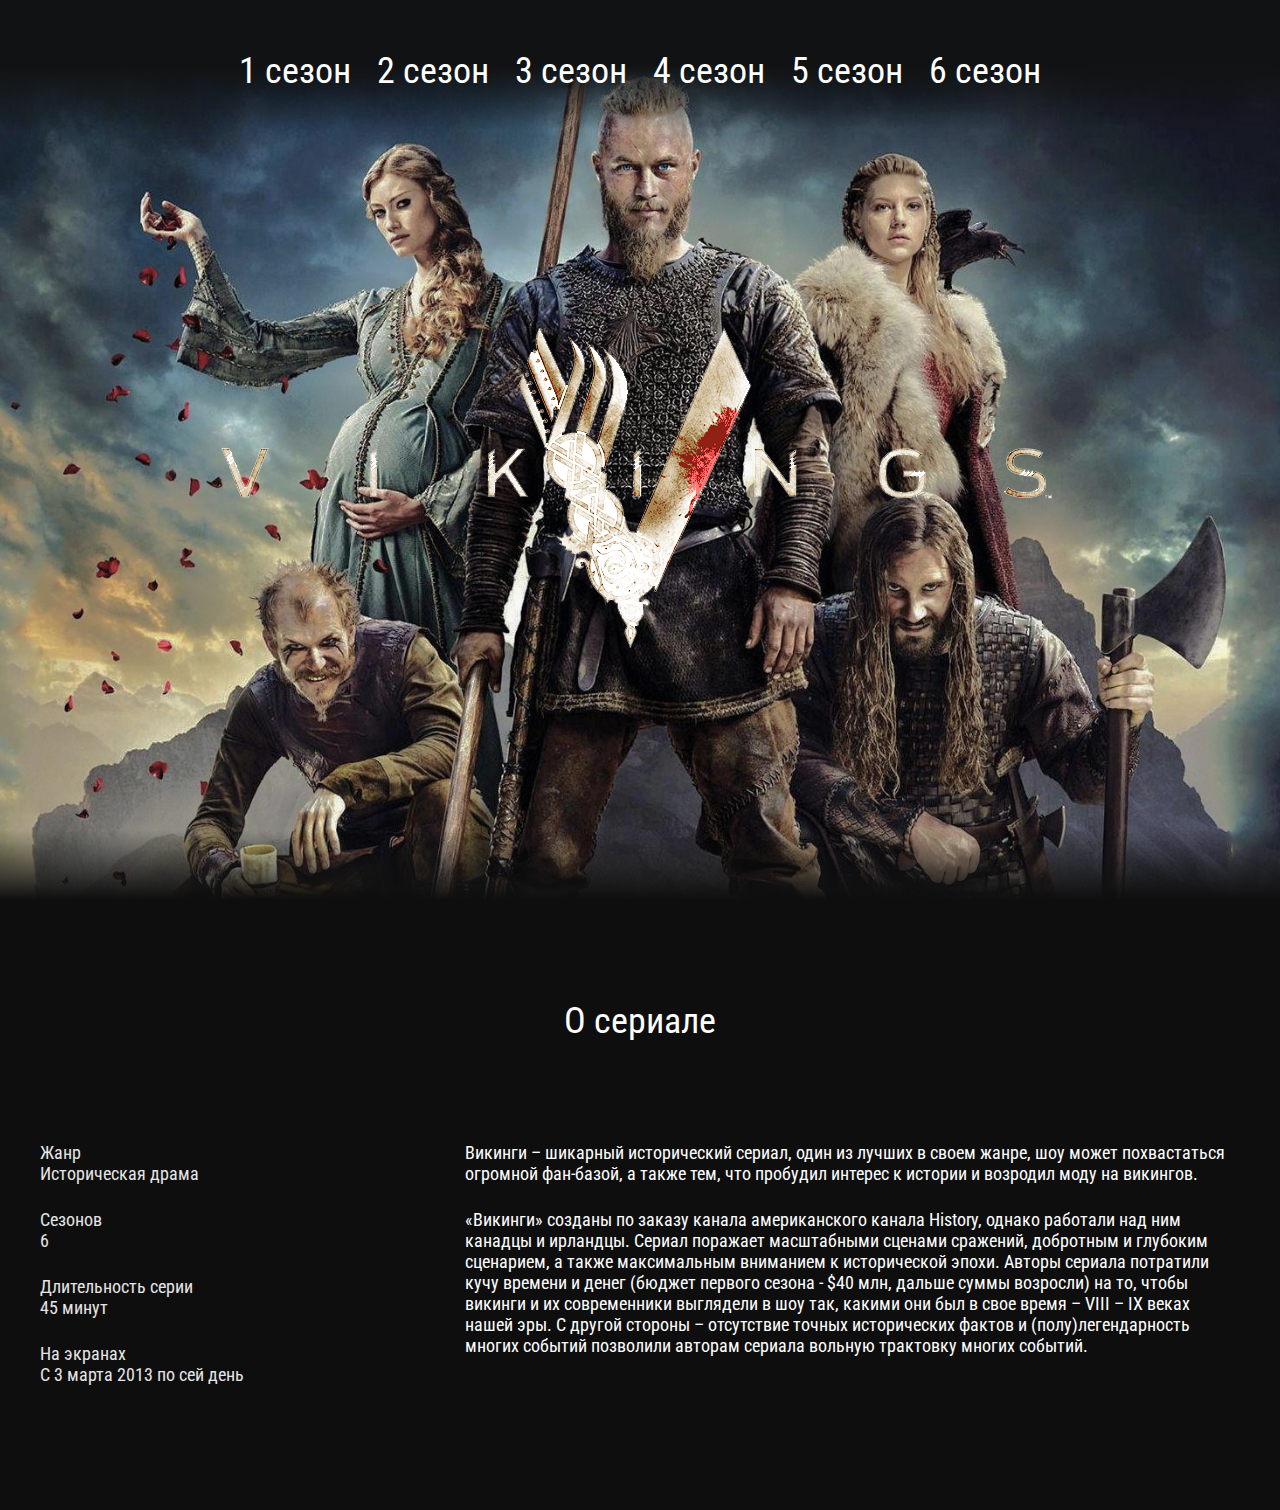
==== index.html @ 9ba97d9d "Added About block" ====
<!DOCTYPE html>
<html lang="en">
<head>
    <meta charset="UTF-8">
    <meta name="viewport" content="width=device-width, initial-scale=1.0">
    <meta http-equiv="X-UA-Compatible" content="ie=edge">
    <title>Vikings TV Portal</title>
    <link rel="preconnect" href="https://fonts.gstatic.com">
    <link href="https://fonts.googleapis.com/css2?family=Roboto+Condensed:ital,wght@0,400;0,700;1,300&display=swap" rel="stylesheet">
    <link rel="stylesheet" href="css/reset.css">
    <link rel="stylesheet" href="css/slick.css">
    <link rel="stylesheet" href="css/jquery.fancybox.css">
    <link rel="stylesheet" href="css/style.css">
</head>
<body>
    <header class="header">
        <nav class="menu">
            <ul class="menu__list">
                <li class="menu__list-item">
                    <a class="menu__list-link" href="#">1 сезон</a>
                </li>
                <li class="menu__list-item">
                    <a class="menu__list-link" href="#">2 сезон</a>
                </li>
                <li class="menu__list-item">
                    <a class="menu__list-link" href="#">3 сезон</a>
                </li>
                <li class="menu__list-item">
                    <a class="menu__list-link" href="#">4 сезон</a>
                </li>
                <li class="menu__list-item">
                    <a class="menu__list-link" href="#">5 сезон</a>
                </li>
                <li class="menu__list-item">
                    <a class="menu__list-link" href="#">6 сезон</a>
                </li>
            </ul>
        </nav>
        <div class="logo">
            <img class="logo__img" src="images/vikings-logo.png" alt="Логотип">
        </div>
    </header>
    <section class="about section-page">
        <div class="container">
            <h3 class="title">
                О сериале
            </h3>
            <div class="about__inner">
                <ul class="about__info">
                    <li class="about__info-item">
                        Жанр
                        <span>Историческая драма</span>
                    </li>
                    <li class="about__info-item">
                        Сезонов
                        <span>6</span> 
                    </li>
                    <li class="about__info-item">
                        Длительность серии
                        <span>45 минут</span> 
                    </li>
                    <li class="about__info-item">
                        На экранах
                        <span>С 3 марта 2013 по сей день</span>
                    </li>
                </ul>
                <div class="about__text">
                    <p>
                        Викинги – шикарный исторический сериал, один из лучших в своем жанре, шоу может похвастаться огромной фан-базой, а также тем, что пробудил интерес к истории и возродил моду на викингов.
                    </p>
                    <p>
                        «Викинги» созданы по заказу канала американского канала History, однако работали над ним канадцы и ирландцы. Сериал поражает масштабными сценами сражений, добротным и глубоким сценарием, а также максимальным вниманием к исторической эпохи. Авторы сериала потратили кучу времени и денег (бюджет первого сезона - $40 млн, дальше суммы возросли) на то, чтобы викинги и их современники выглядели в шоу так, какими они был в свое время – VIII – IX веках нашей эры. С другой стороны – отсутствие точных исторических фактов и (полу)легендарность многих событий позволили авторам сериала вольную трактовку многих событий.
                    </p>
                </div>
            </div>
        </div>
        
    </section>

    <script src="https://ajax.googleapis.com/ajax/libs/jquery/3.4.1/jquery.min.js"></script>
    <script src="js/slick.min.js"></script>
    <script src="js/jquery.fancybox.min.js"></script>
    <script src="js/main.js"></script>
</body>
</html>
---- css/style.css ----
* {
  -webkit-box-sizing: border-box;
          box-sizing: border-box;
}

body {
  background-color: #0e0e0e;
  color: #ffffff;
  font-weight: 400;
  font-family: "Roboto Condensed", sans-serif;
  font-size: 18px;
  line-height: 21px;
}

a {
  color: inherit;
  text-decoration: none;
}

ul {
  list-style: none;
}

.container {
  max-width: 1220px;
  padding: 0 10px;
  margin: 0 auto;
}

.section-page {
  padding: 100px 0;
}

.title {
  text-align: center;
  margin-bottom: 100px;
  font-size: 36px;
  line-height: 42px;
  font-weight: 400;
}

.header {
  background-image: url("../images/header-bg.jpg");
  height: 100vh;
  background-size: cover;
  background-repeat: no-repeat;
  background-position: center 50px;
  text-align: center;
  position: relative;
}

.header .menu .menu__list {
  display: -webkit-box;
  display: -ms-flexbox;
  display: flex;
  -webkit-box-pack: center;
      -ms-flex-pack: center;
          justify-content: center;
  padding: 50px 0 58px;
  background: -webkit-gradient(linear, left top, left bottom, from(#111213), color-stop(43.62%, #111213), color-stop(86.33%, rgba(32, 31, 33, 0)));
  background: linear-gradient(180deg, #111213 0%, #111213 43.62%, rgba(32, 31, 33, 0) 86.33%);
}

.header .menu .menu__list .menu__list-item {
  padding: 0 13px;
}

.header .menu .menu__list .menu__list-item .menu__list-link {
  font-size: 36px;
  line-height: 42px;
}

.header .menu .menu__list .menu__list-item .menu__list-link:hover {
  color: #85ccdc;
  text-decoration: underline;
}

.header .logo {
  padding-top: 178px;
}

.header::after {
  content: "";
  position: absolute;
  height: 70px;
  bottom: 0;
  left: 0;
  width: 100%;
  background: -webkit-gradient(linear, left top, left bottom, from(#0e0e0e), color-stop(16.53%, rgba(17, 17, 17, 0.850295)), to(rgba(32, 31, 33, 0)));
  background: linear-gradient(180deg, #0e0e0e 0%, rgba(17, 17, 17, 0.850295) 16.53%, rgba(32, 31, 33, 0) 100%);
  -webkit-transform: rotate(180deg);
          transform: rotate(180deg);
}

.about .about__inner {
  display: -webkit-box;
  display: -ms-flexbox;
  display: flex;
}

.about .about__inner .about__info {
  width: 375px;
  margin-right: 50px;
  -webkit-box-flex: 0;
      -ms-flex: none;
          flex: none;
}

.about .about__inner .about__info .about__info-item {
  margin-bottom: 25px;
  color: #e5e5e5;
}

.about .about__inner .about__info .about__info-item span {
  display: block;
}

.about .about__inner .about__text p {
  margin-bottom: 25px;
}
/*# sourceMappingURL=style.css.map */
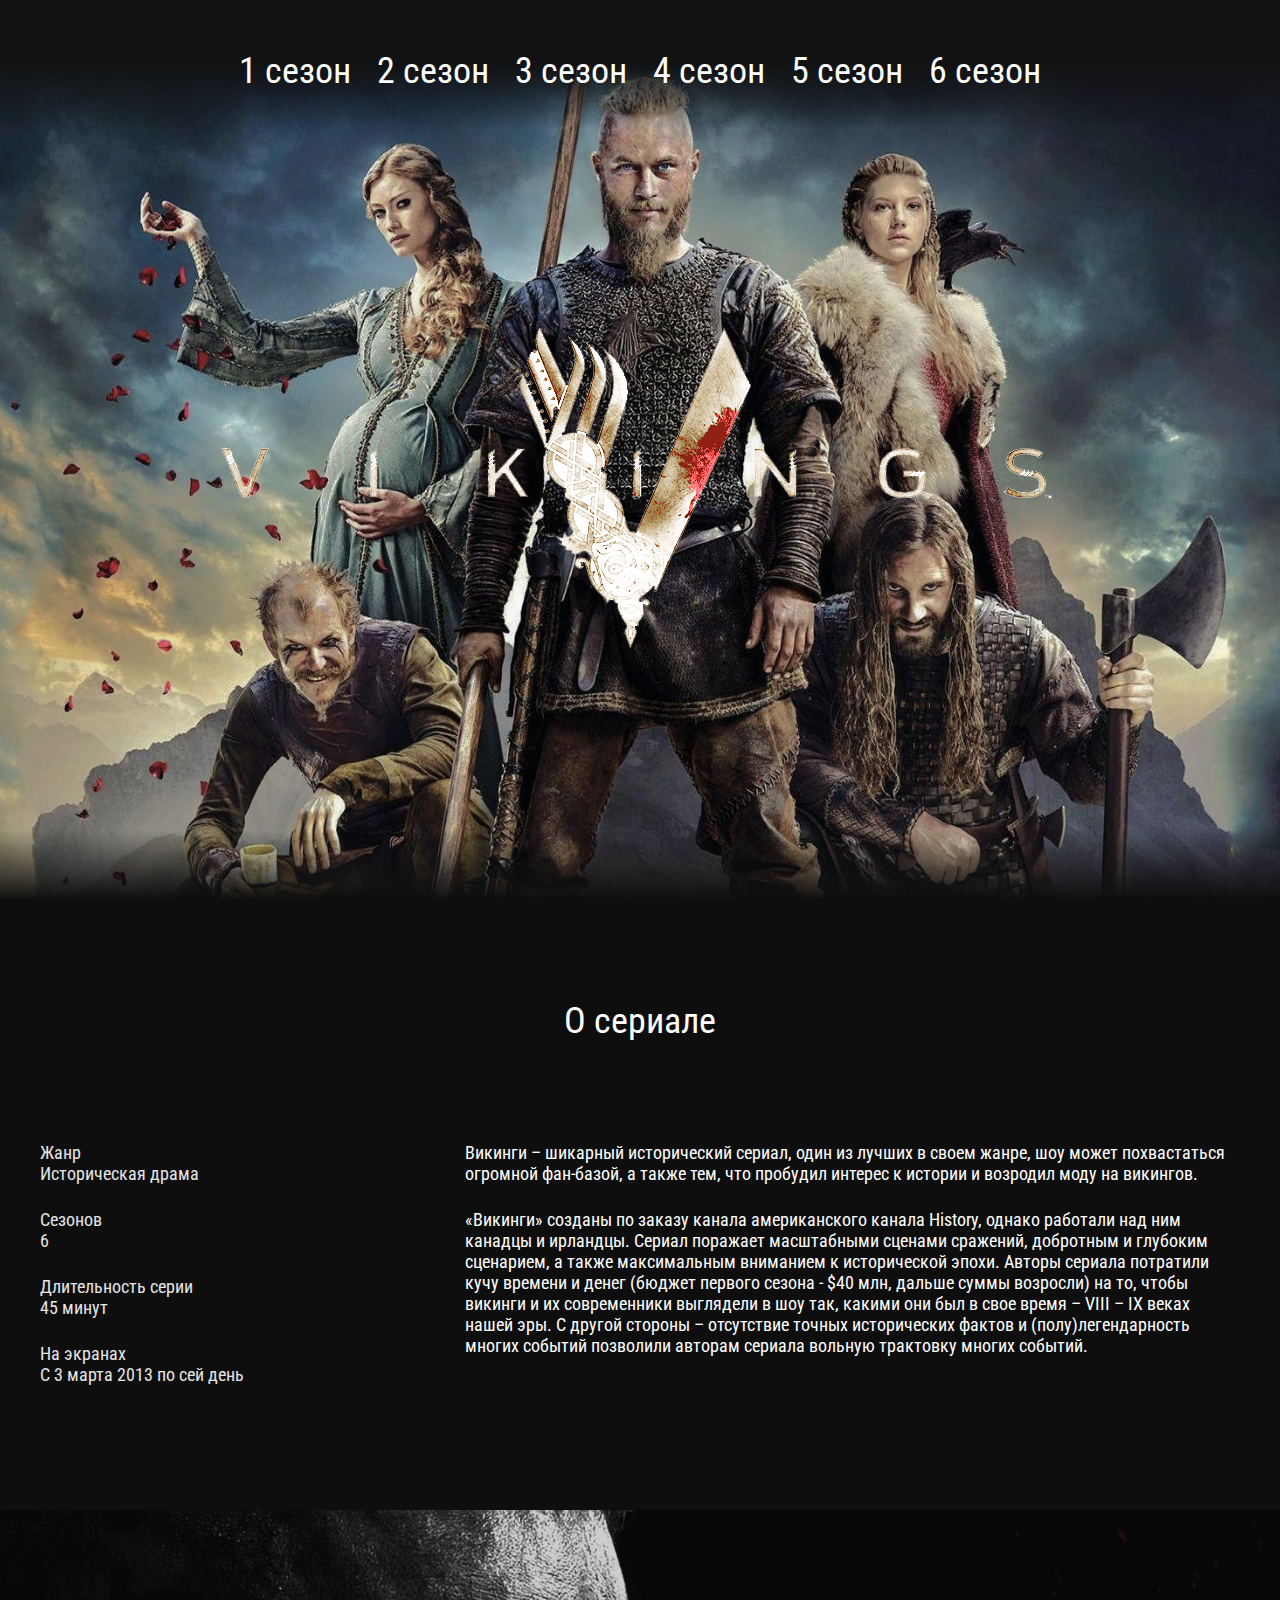
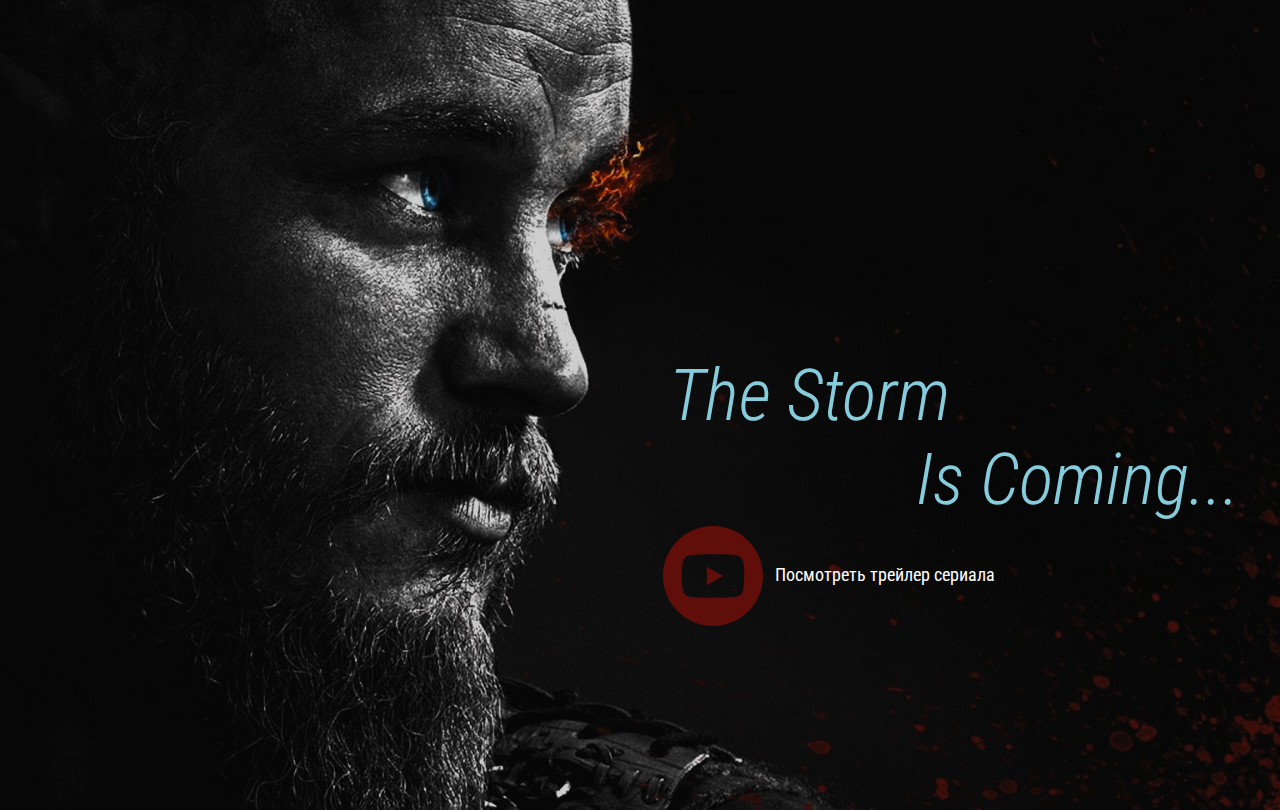
==== commit 6d17a32f: "Added Video Block" ====
--- a/index.html
+++ b/index.html
@@ -76,6 +76,15 @@
         </div>
         
     </section>
+    <section class="video">
+        <div class="container">
+            <h3 class="video__text">
+                <span>The Storm</span>
+                Is Coming...
+            </h3>
+            <a class="video__btn" href="#">Посмотреть трейлер сериала</a>
+        </div>
+    </section>
 
     <script src="https://ajax.googleapis.com/ajax/libs/jquery/3.4.1/jquery.min.js"></script>
     <script src="js/slick.min.js"></script>
--- a/css/style.css
+++ b/css/style.css
@@ -118,4 +118,44 @@
 .about .about__inner .about__text p {
   margin-bottom: 25px;
 }
+
+.video {
+  background-image: url("../images/video-bg.jpg");
+  height: 100vh;
+  background-size: cover;
+  background-position: center center;
+  background-repeat: no-repeat;
+  text-align: right;
+}
+
+.video .video__text {
+  font-style: italic;
+  font-weight: 300;
+  font-size: 72px;
+  line-height: 84px;
+  color: #85ccdc;
+  padding-top: 444px;
+  margin-bottom: 42px;
+}
+
+.video .video__text span {
+  display: block;
+  padding-right: 290px;
+}
+
+.video .video__btn {
+  padding-left: 112px;
+  position: relative;
+  margin-right: 245px;
+}
+
+.video .video__btn::before {
+  content: "";
+  position: absolute;
+  height: 100px;
+  width: 100px;
+  left: 0;
+  top: -38px;
+  background-image: url("../images/youtube-btn.svg");
+}
 /*# sourceMappingURL=style.css.map */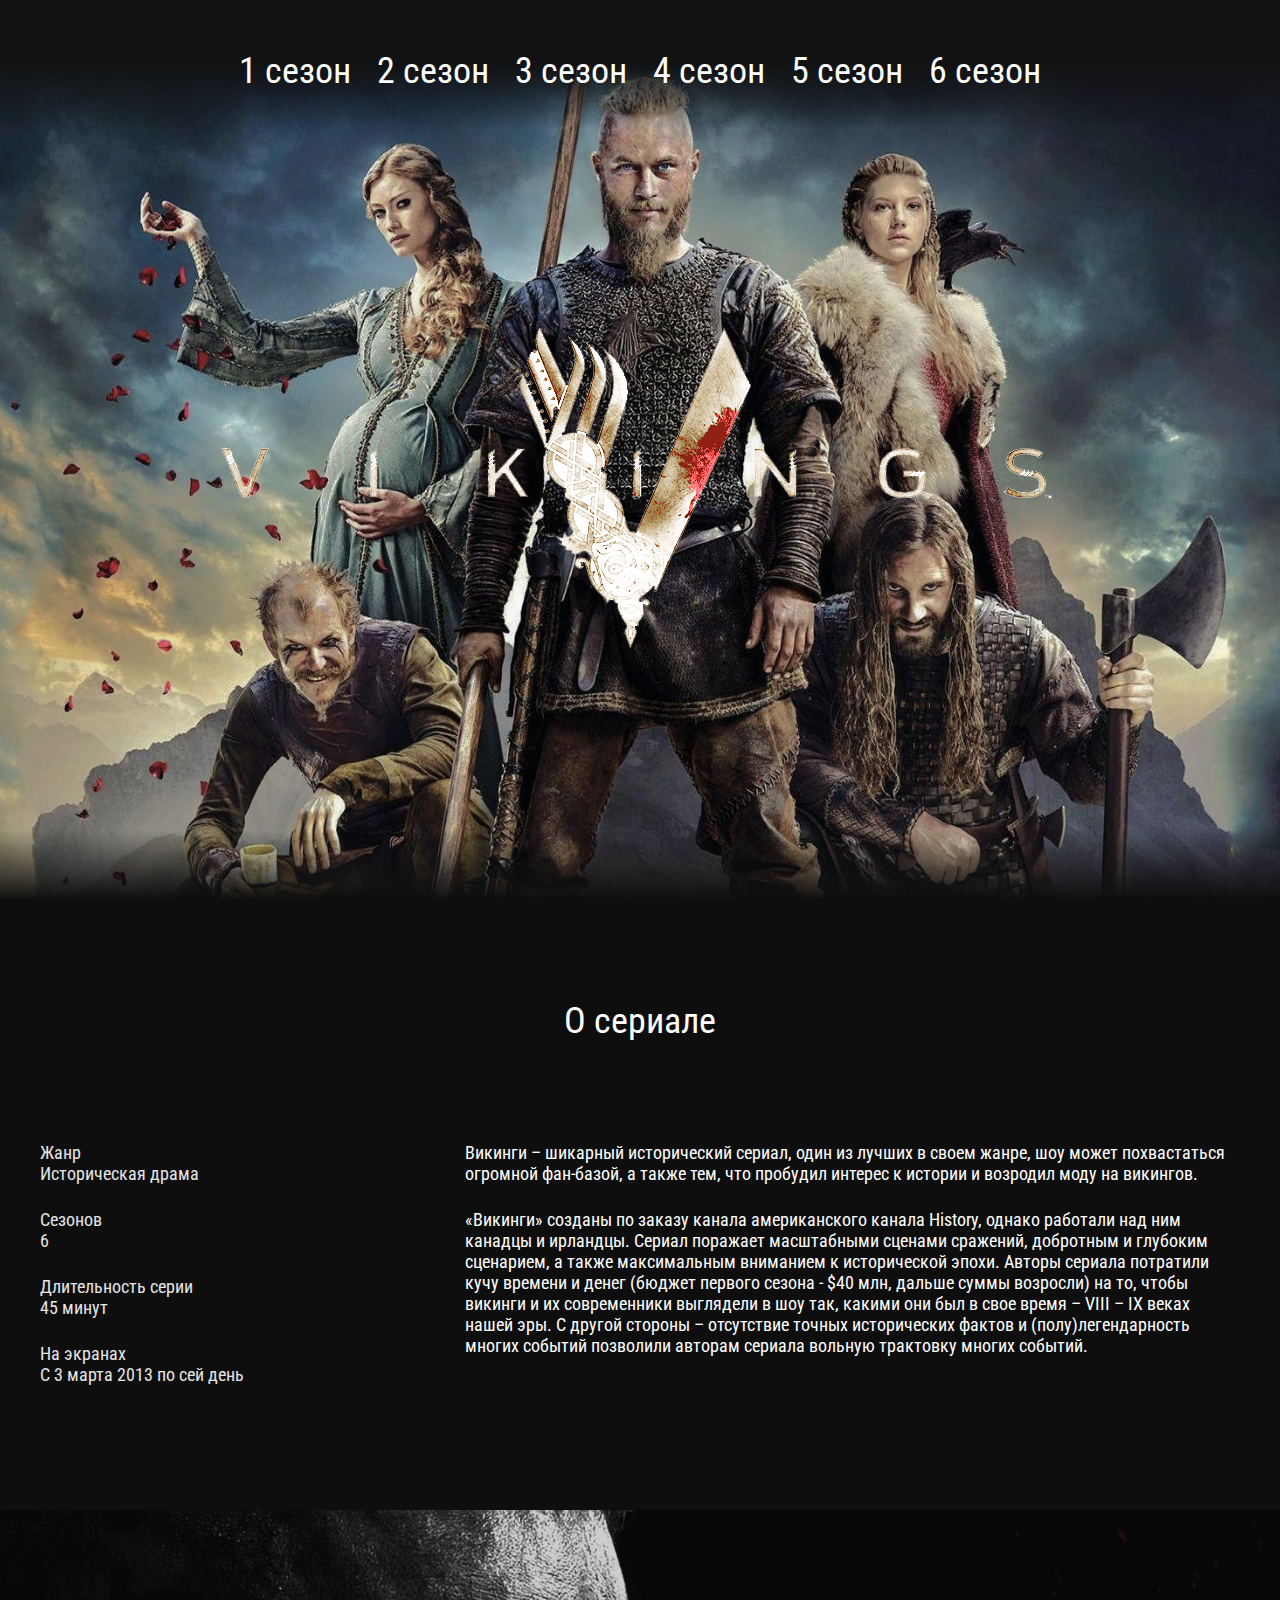
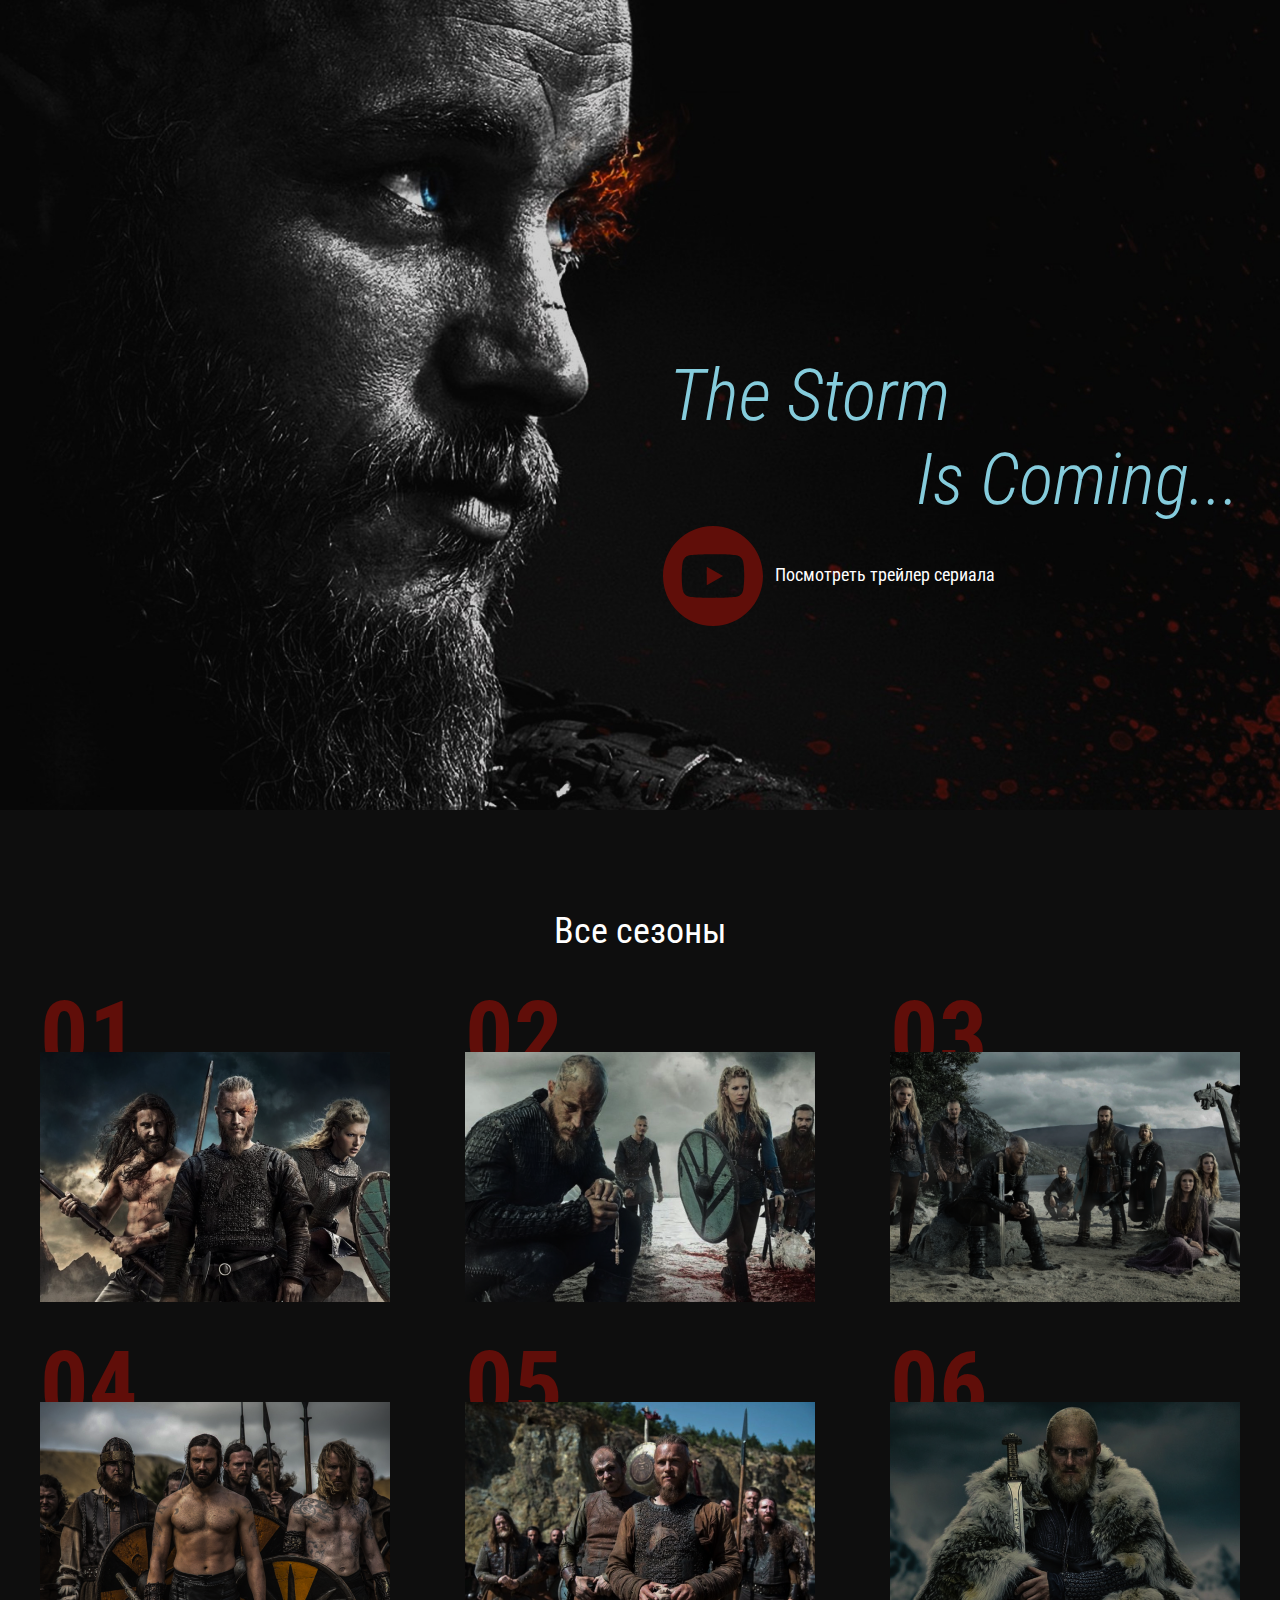
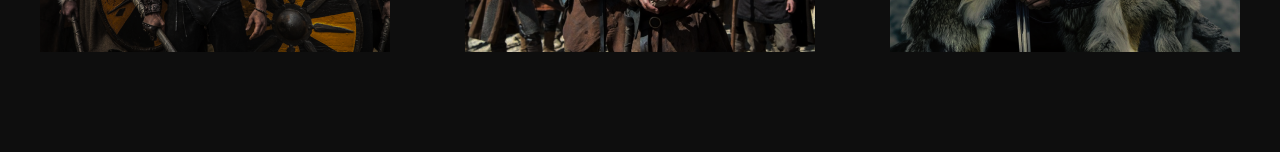
==== commit 0e9e80b5: "Added Seasons List Block" ====
--- a/index.html
+++ b/index.html
@@ -82,7 +82,32 @@
                 <span>The Storm</span>
                 Is Coming...
             </h3>
-            <a class="video__btn" href="#">Посмотреть трейлер сериала</a>
+            <a class="video__btn" data-fancybox href="https://www.youtube.com/watch?v=dKf-nmEzecA">Посмотреть трейлер сериала</a>
+        </div>
+    </section>
+    <section class="seasons section-page">
+        <div class="container">
+            <h3 class="title">Все сезоны</h3>
+            <ol class="seasons__inner">
+                <li class="seasons__item" style="background-image: url('images/seasons-image-1.png');">
+                    <a class="seasons__link" href="#">Смотреть</a>
+                </li>
+                <li class="seasons__item" style="background-image: url('images/seasons-image-2.png');">
+                    <a class="seasons__link" href="#">Смотреть</a>
+                </li>
+                <li class="seasons__item" style="background-image: url('images/seasons-image-3.png');">
+                    <a class="seasons__link" href="#">Смотреть</a>
+                </li>
+                <li class="seasons__item" style="background-image: url('images/seasons-image-4.png');">
+                    <a class="seasons__link" href="#">Смотреть</a>
+                </li>
+                <li class="seasons__item" style="background-image: url('images/seasons-image-5.png');">
+                    <a class="seasons__link" href="#">Смотреть</a>
+                </li>
+                <li class="seasons__item" style="background-image: url('images/seasons-image-6.png');">
+                    <a class="seasons__link" href="#">Смотреть</a>
+                </li>
+            </ol>
         </div>
     </section>
 
--- a/css/style.css
+++ b/css/style.css
@@ -158,4 +158,70 @@
   top: -38px;
   background-image: url("../images/youtube-btn.svg");
 }
+
+.seasons .seasons__inner {
+  display: -ms-grid;
+  display: grid;
+  -ms-grid-columns: 1fr 1fr 1fr;
+      grid-template-columns: 1fr 1fr 1fr;
+  grid-gap: 100px 75px;
+  counter-reset: counterSeasons;
+}
+
+.seasons .seasons__inner .seasons__item {
+  display: -webkit-box;
+  display: -ms-flexbox;
+  display: flex;
+  -webkit-box-pack: center;
+      -ms-flex-pack: center;
+          justify-content: center;
+  -webkit-box-align: center;
+      -ms-flex-align: center;
+          align-items: center;
+  width: 350px;
+  height: 250px;
+  background-repeat: no-repeat;
+  background-position: center center;
+  background-size: cover;
+  list-style: none;
+  position: relative;
+}
+
+.seasons .seasons__inner .seasons__item .seasons__link {
+  font-size: 36px;
+  line-height: 42px;
+  padding: 12px 78px 11px;
+  background-color: #0e0e0e;
+  opacity: 0;
+  -webkit-transition: all 0.3s;
+  transition: all 0.3s;
+  z-index: 2;
+}
+
+.seasons .seasons__inner .seasons__item::before {
+  content: counter(counterSeasons, decimal-leading-zero);
+  counter-increment: counterSeasons;
+  position: absolute;
+  font-weight: bold;
+  font-size: 96px;
+  line-height: 112px;
+  color: #600e09;
+  left: 0;
+  top: -72px;
+  z-index: -1;
+}
+
+.seasons .seasons__inner .seasons__item:hover .seasons__link {
+  opacity: 1;
+}
+
+.seasons .seasons__inner .seasons__item:hover::after {
+  content: "";
+  position: absolute;
+  top: 0;
+  left: 0;
+  right: 0;
+  bottom: 0;
+  background: rgba(14, 14, 14, 0.8);
+}
 /*# sourceMappingURL=style.css.map */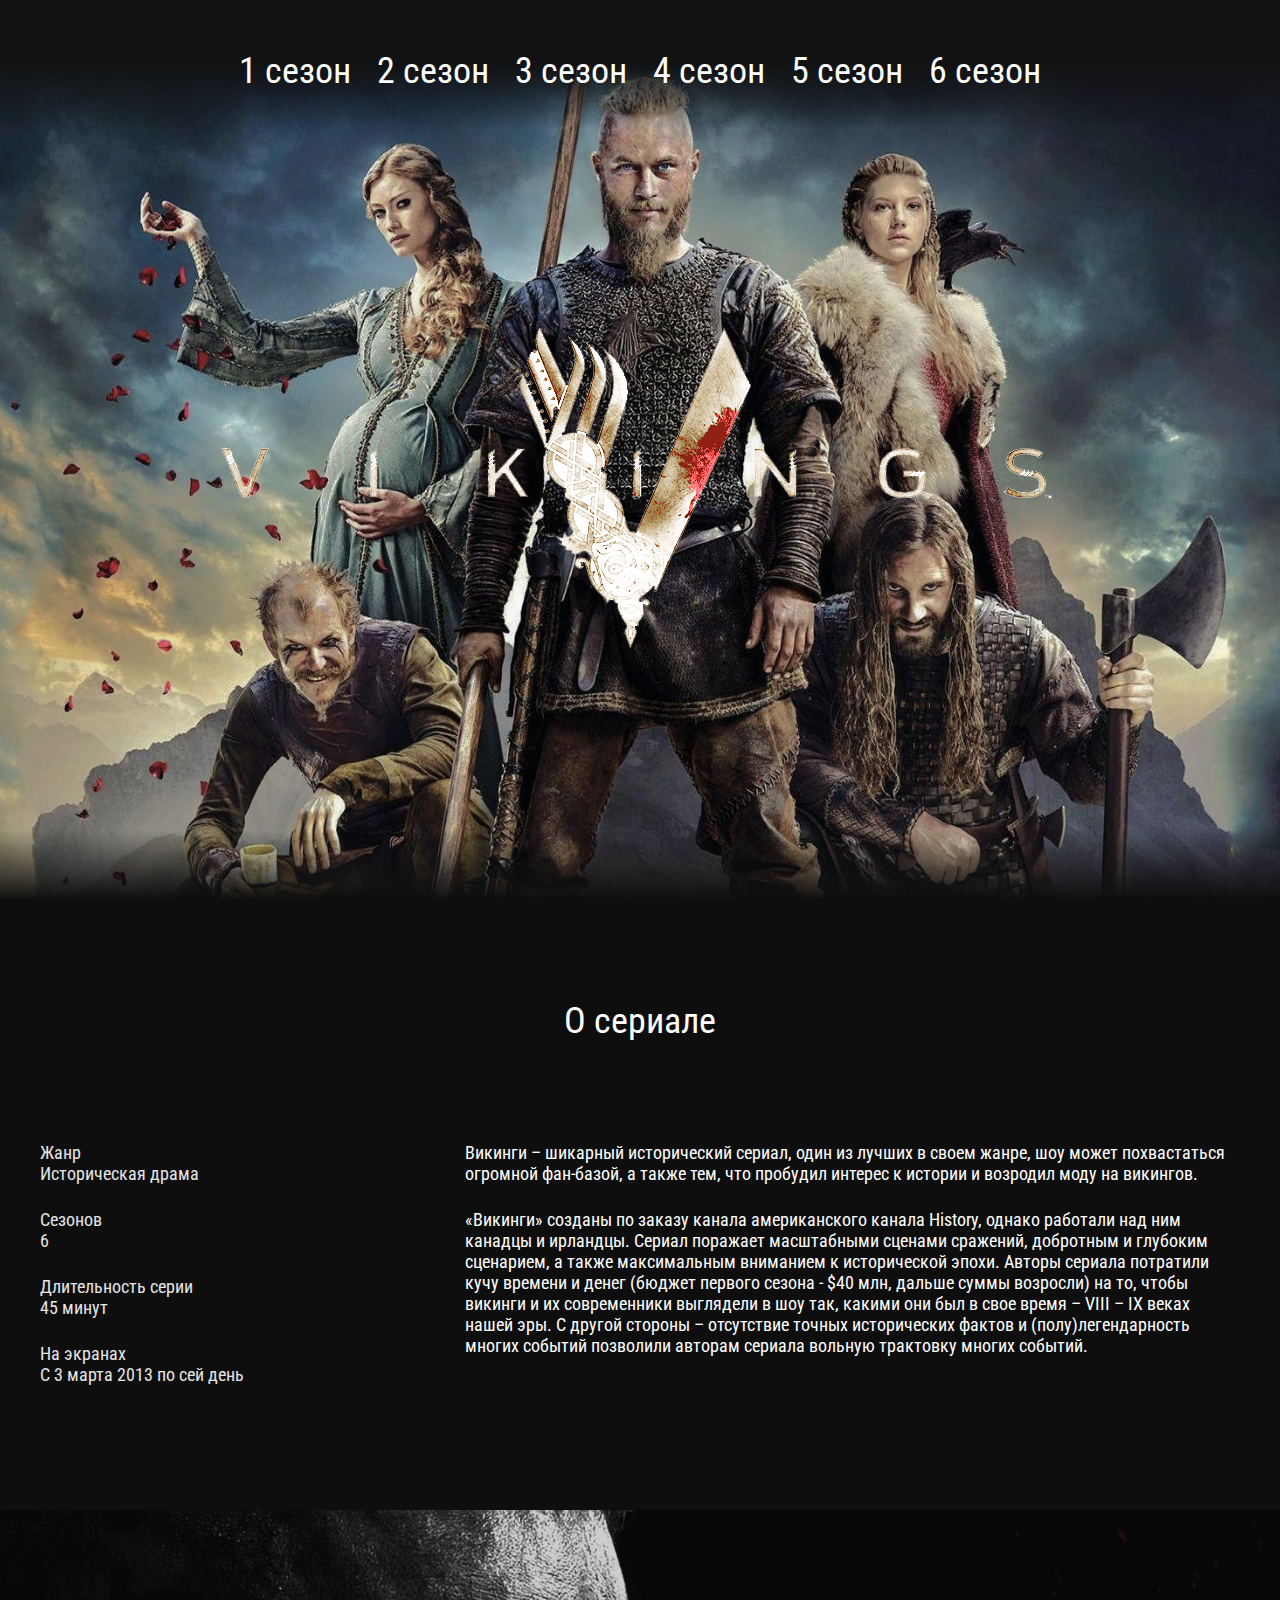
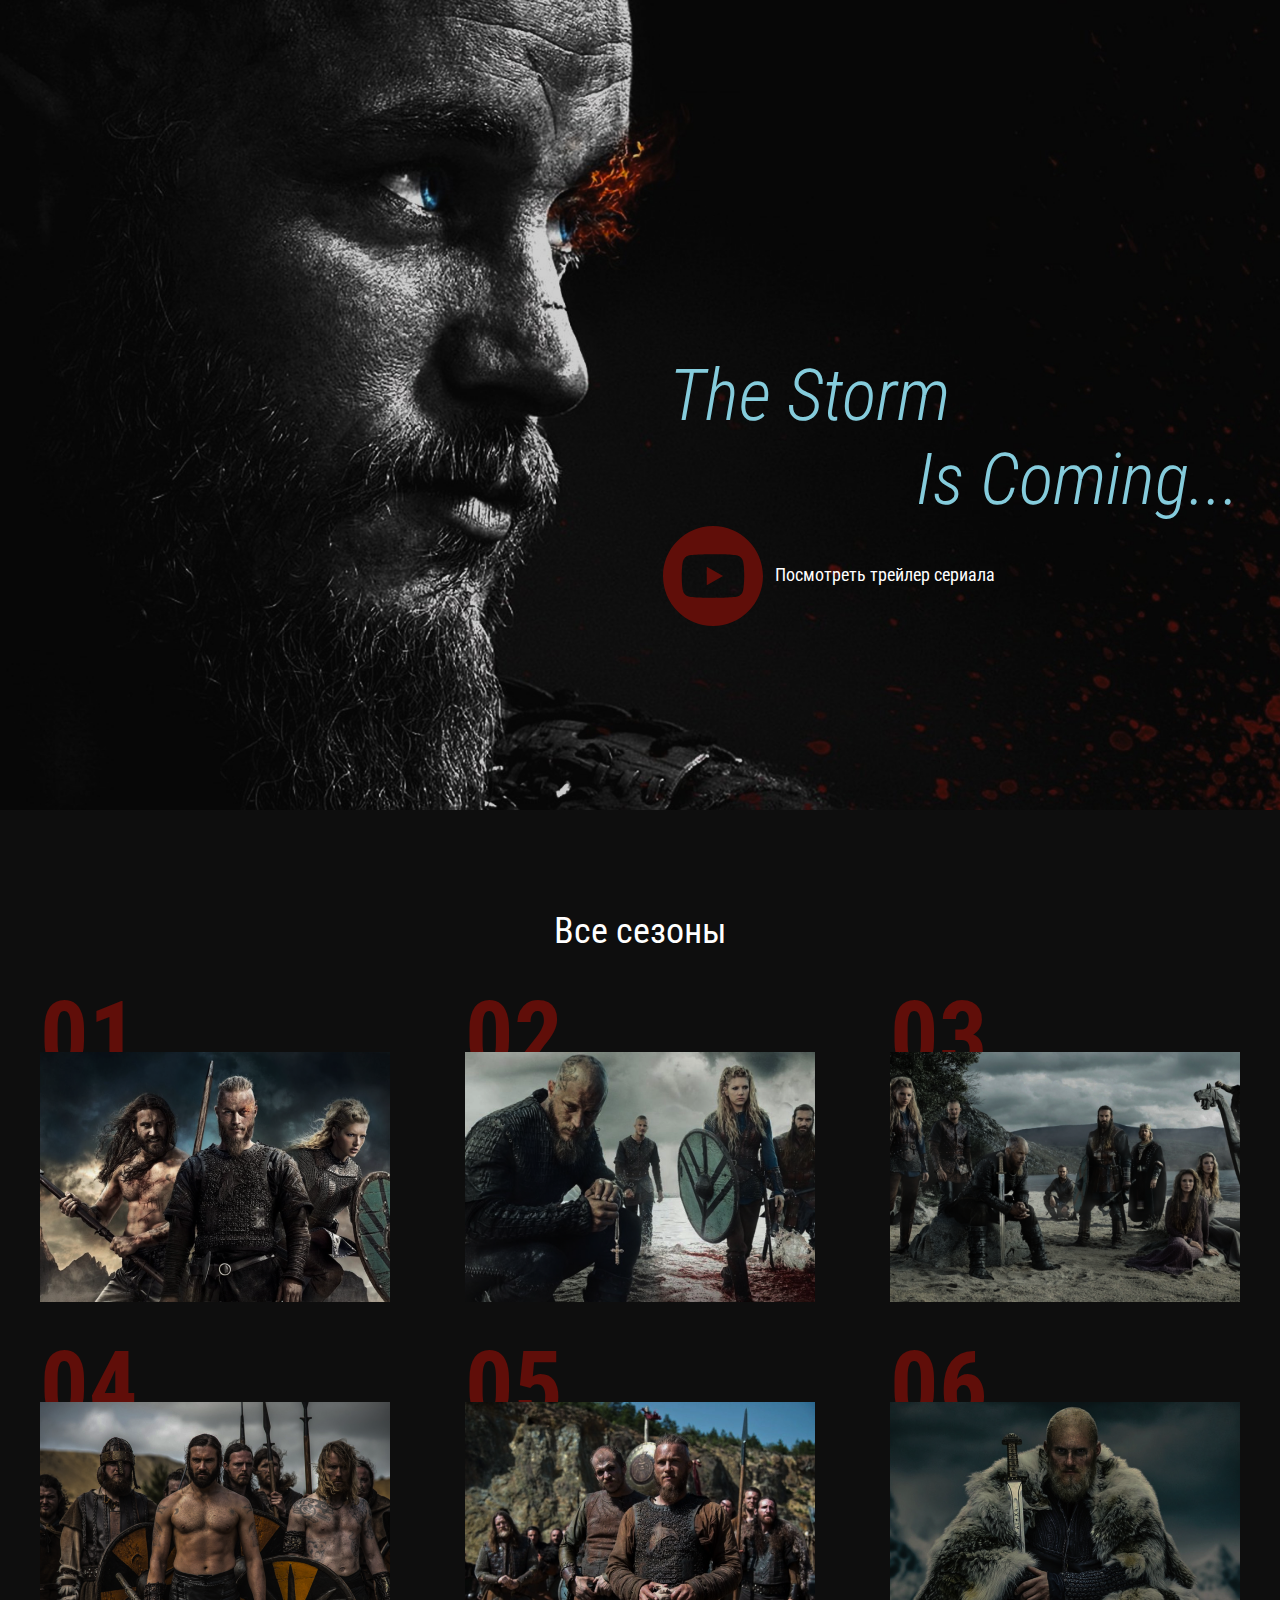
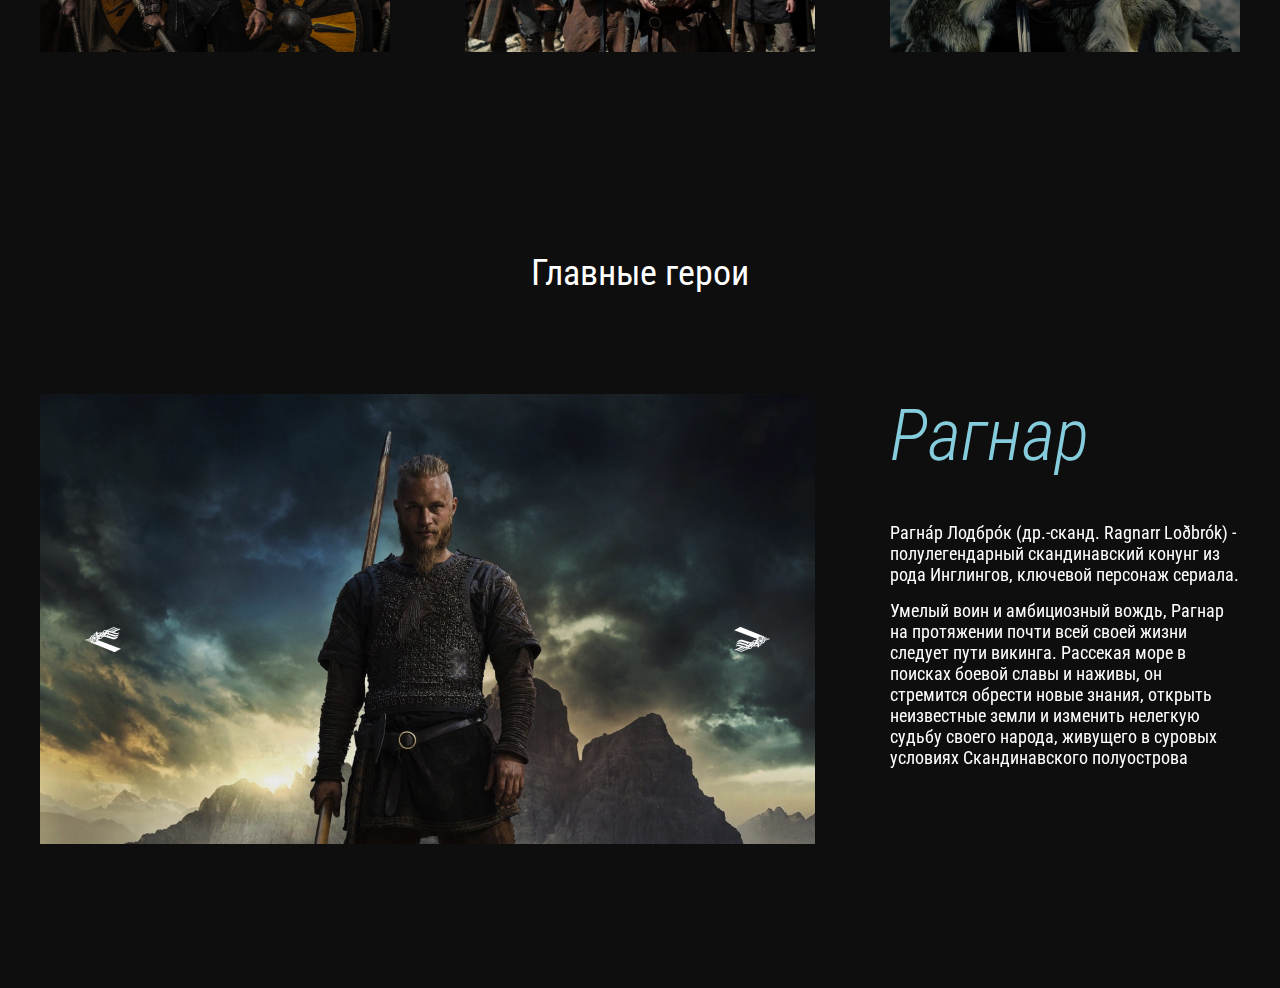
==== commit d71377a7: "Added Heroes Block" ====
--- a/index.html
+++ b/index.html
@@ -110,6 +110,47 @@
             </ol>
         </div>
     </section>
+    <section class="heroes section-page">
+        <div class="container">
+            <h3 class="title">Главные герои</h3>
+            <div class="heroes__inner">
+                <div class="heroes__slider-img">
+                    <img class="heroes-images" src="images/hero-1.jpg" alt="hero-image">
+                    <img class="heroes-images" src="images/hero-2.jpg" alt="hero-image">
+                    <img class="heroes-images" src="images/hero-3.jpg" alt="hero-image">
+                </div>
+                <div class="heroes__slider-text">
+                    <div class="heroes__text">
+                        <h4 class="hero__name">Рагнар</h4>
+                        <p>
+                            Рагна́р Лодбро́к (др.-сканд. Ragnarr Loðbrók) - полулегендарный скандинавский конунг из рода Инглингов, ключевой персонаж сериала.
+                        </p>
+                        <p>
+                            Умелый воин и амбициозный вождь, Рагнар на протяжении почти всей своей жизни следует пути викинга. Рассекая море в поисках боевой славы и наживы, он стремится обрести новые знания, открыть неизвестные земли и изменить нелегкую судьбу своего народа, живущего в суровых условиях Скандинавского полуострова
+                        </p>
+                    </div>
+                    <div class="heroes__text">
+                        <h4 class="hero__name">Лагерта</h4>
+                        <p>
+                            Лаге́рта (или Хладге́рда, др.-сканд. Hlaðgerðr, лат. Ladgerda, Ladgertha или Lagertha; в сериале также носит псевдоним Ингстад) - известная скандинавская воительница, упомянутая в хрониках Саксона Грамматика, первая жена датского морского конунга Рагнара Лодброка. В сериале Лагерта активно участвует в походах викингов, колонизации ими новых земель и междоусобных распрях скандинавских вождей.
+                        </p>
+                        <p>
+                            Эта отважная и независимая женщина способна проявлять железную решимость, когда дело касается ее личного достоинства, семьи или власти. Лагерта также известна своим милосердием и благородством.
+                        </p>
+                    </div>
+                    <div class="heroes__text">
+                        <h4 class="hero__name">Флоки</h4>
+                        <p>
+                            Флóки (др.-сканд. Flóki) - скандинавский кораблестроитель, активно участвующий в грабительских набегах викингов на страны Европы. Близкий друг и соратник Рагнара Лодброка. Эксцентричный и чудаковатый, он живет в уединенном доме в лесу, работая в своей мастерской на берегу моря.
+                        </p>
+                        <p>
+                            В ходе развития сюжета Флоки инициирует или оказывается вовлечен во множество интриг, связанных с домом Лодброка. Отстранившись от войн и политики, он открывает остров, позже получивший название Исландия и ставший важной скандинавской колонией, а в дальнейшем - независимым государством.
+                        </p>
+                    </div>
+                </div>
+            </div>
+        </div>
+    </section>
 
     <script src="https://ajax.googleapis.com/ajax/libs/jquery/3.4.1/jquery.min.js"></script>
     <script src="js/slick.min.js"></script>
--- a/css/style.css
+++ b/css/style.css
@@ -224,4 +224,54 @@
   bottom: 0;
   background: rgba(14, 14, 14, 0.8);
 }
+
+.heroes__inner {
+  display: -webkit-box;
+  display: -ms-flexbox;
+  display: flex;
+  -webkit-box-pack: justify;
+      -ms-flex-pack: justify;
+          justify-content: space-between;
+}
+
+.heroes__inner .heroes__slider-img {
+  max-width: 775px;
+}
+
+.heroes__inner .heroes__slider-text {
+  max-width: 350px;
+}
+
+.heroes__inner .heroes__slider-text .heroes__text .hero__name {
+  font-style: italic;
+  font-weight: 300;
+  font-size: 72px;
+  line-height: 84px;
+  color: #85ccdc;
+  margin-bottom: 44px;
+}
+
+.heroes__inner .heroes__slider-text .heroes__text p {
+  margin-bottom: 15px;
+}
+
+.slick-btn {
+  position: absolute;
+  top: 50%;
+  -webkit-transform: translateY(-50%);
+          transform: translateY(-50%);
+  border: none;
+  background-color: transparent;
+  z-index: 3;
+  cursor: pointer;
+  outline: none;
+}
+
+.slick-prev {
+  left: 38px;
+}
+
+.slick-next {
+  right: 38px;
+}
 /*# sourceMappingURL=style.css.map */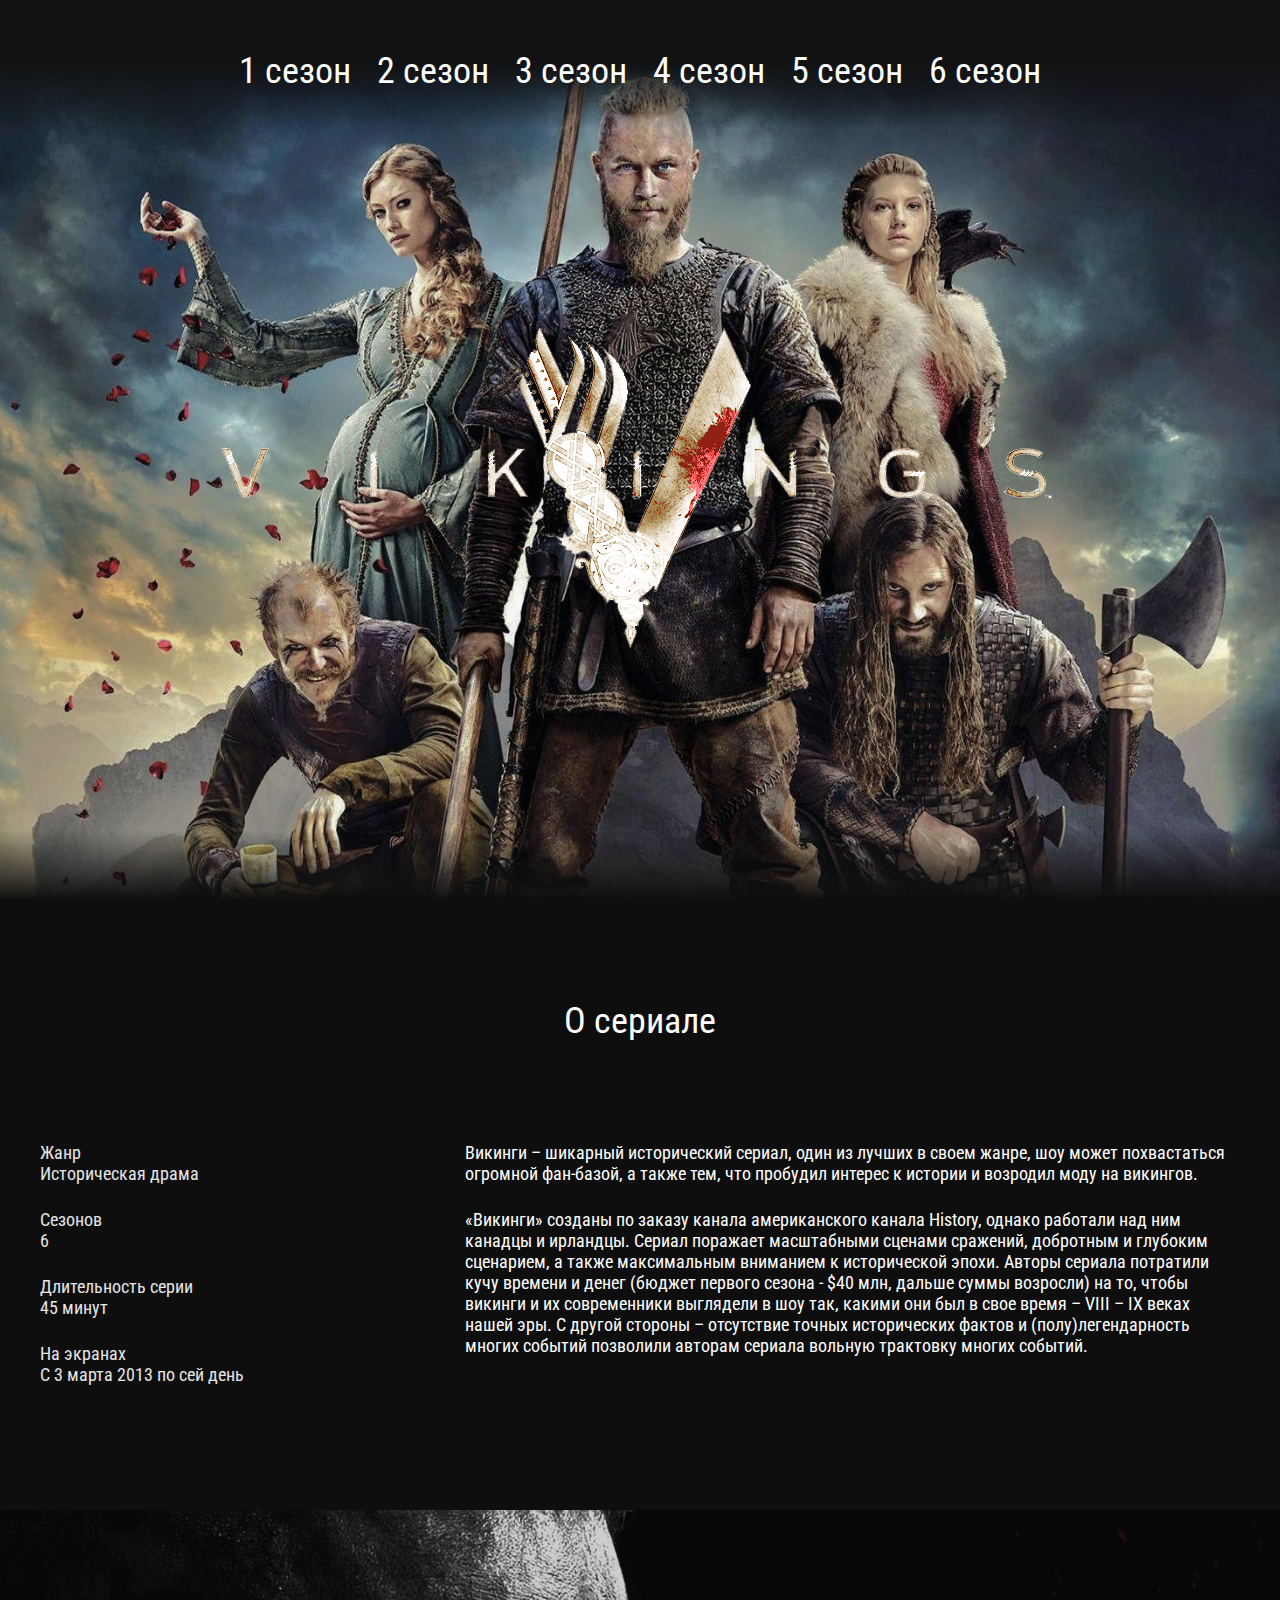
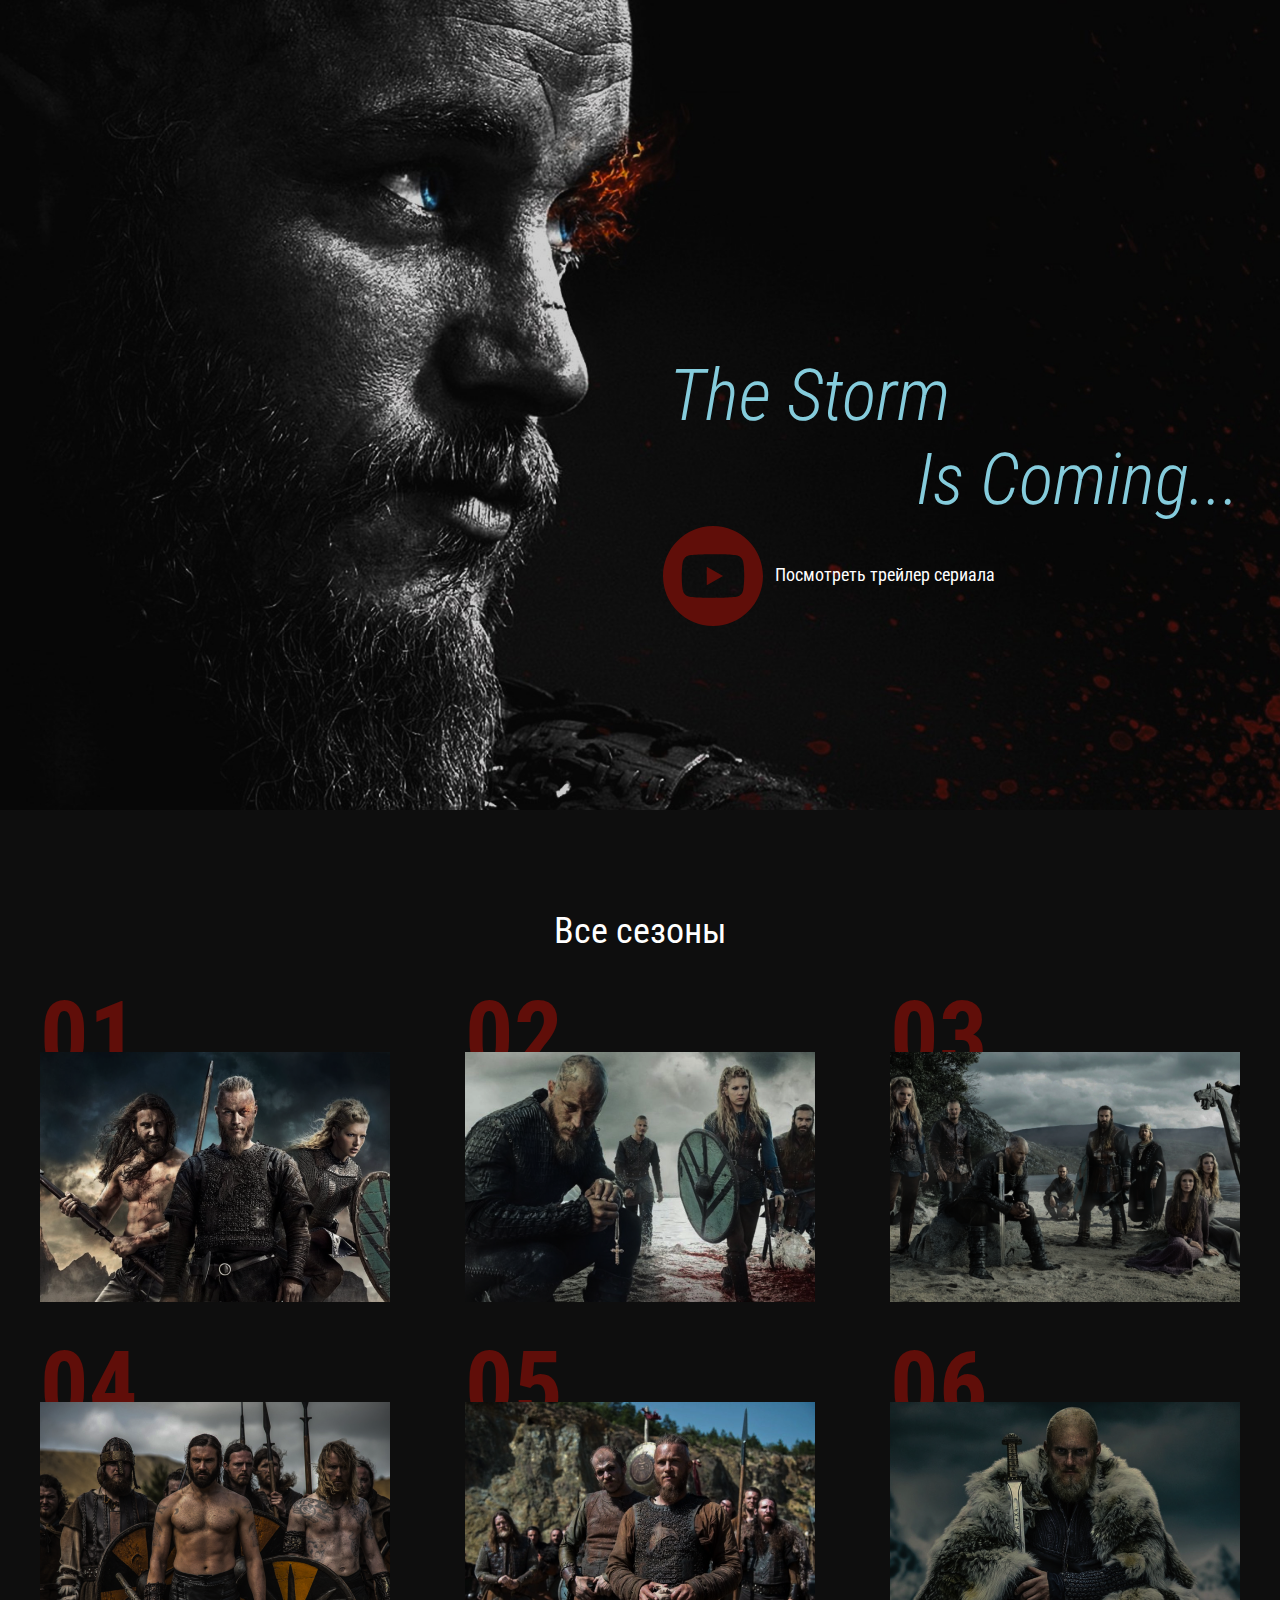
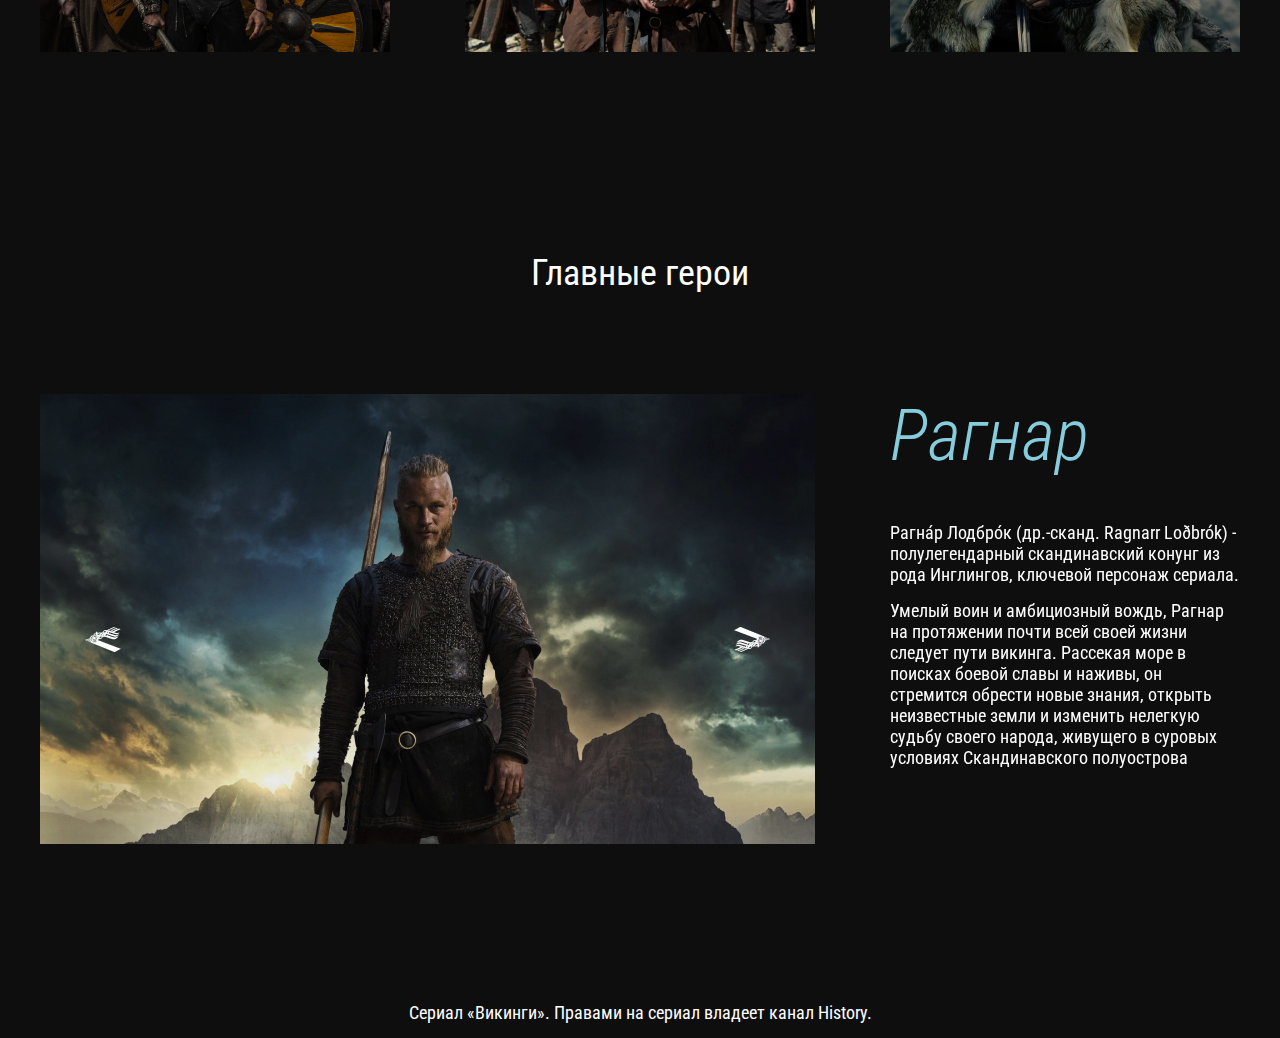
==== commit e64b5d34: "Added Footer" ====
--- a/index.html
+++ b/index.html
@@ -151,6 +151,13 @@
             </div>
         </div>
     </section>
+    <footer class="footer">
+        <div class="container">
+            <p class="copy">
+                Сериал «Викинги». Правами на сериал владеет канал History.
+            </p>
+        </div>
+    </footer>
 
     <script src="https://ajax.googleapis.com/ajax/libs/jquery/3.4.1/jquery.min.js"></script>
     <script src="js/slick.min.js"></script>
--- a/css/style.css
+++ b/css/style.css
@@ -274,4 +274,9 @@
 .slick-next {
   right: 38px;
 }
+
+.footer .copy {
+  padding: 14px 0 15px;
+  text-align: center;
+}
 /*# sourceMappingURL=style.css.map */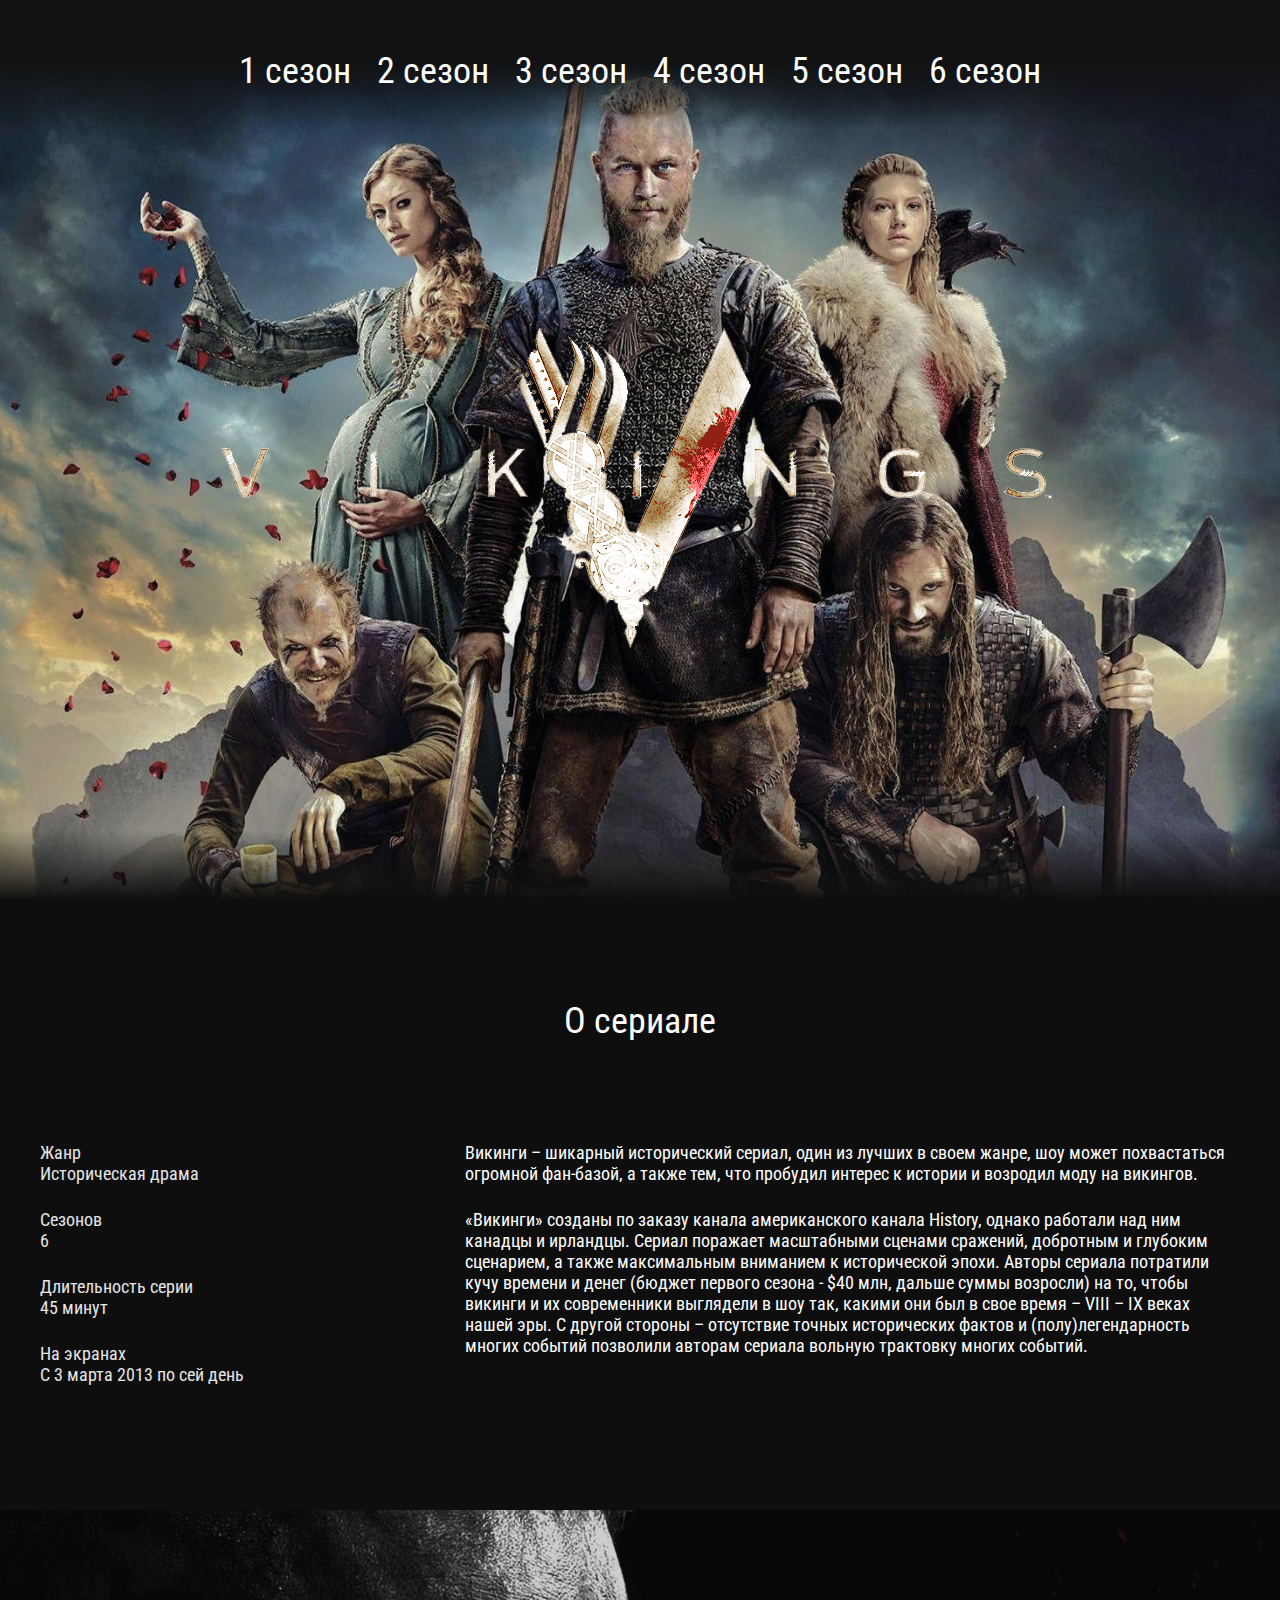
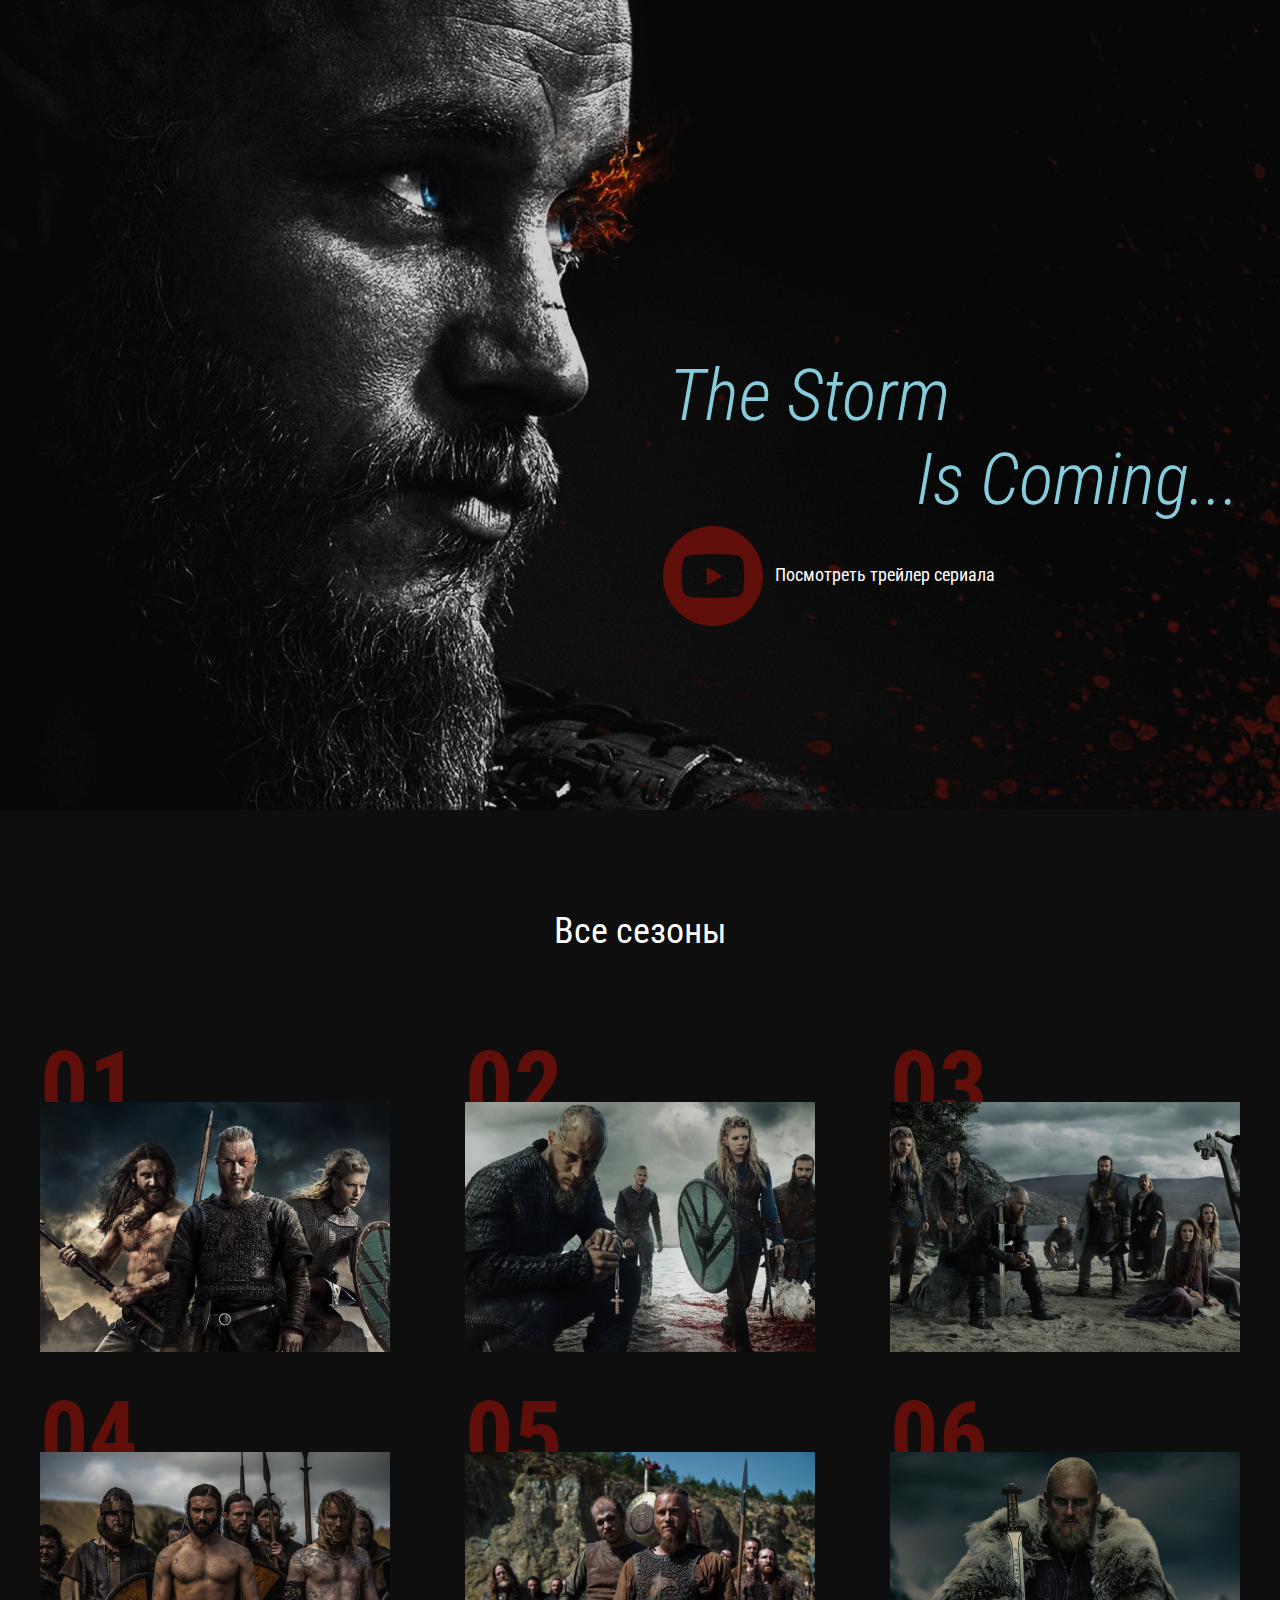
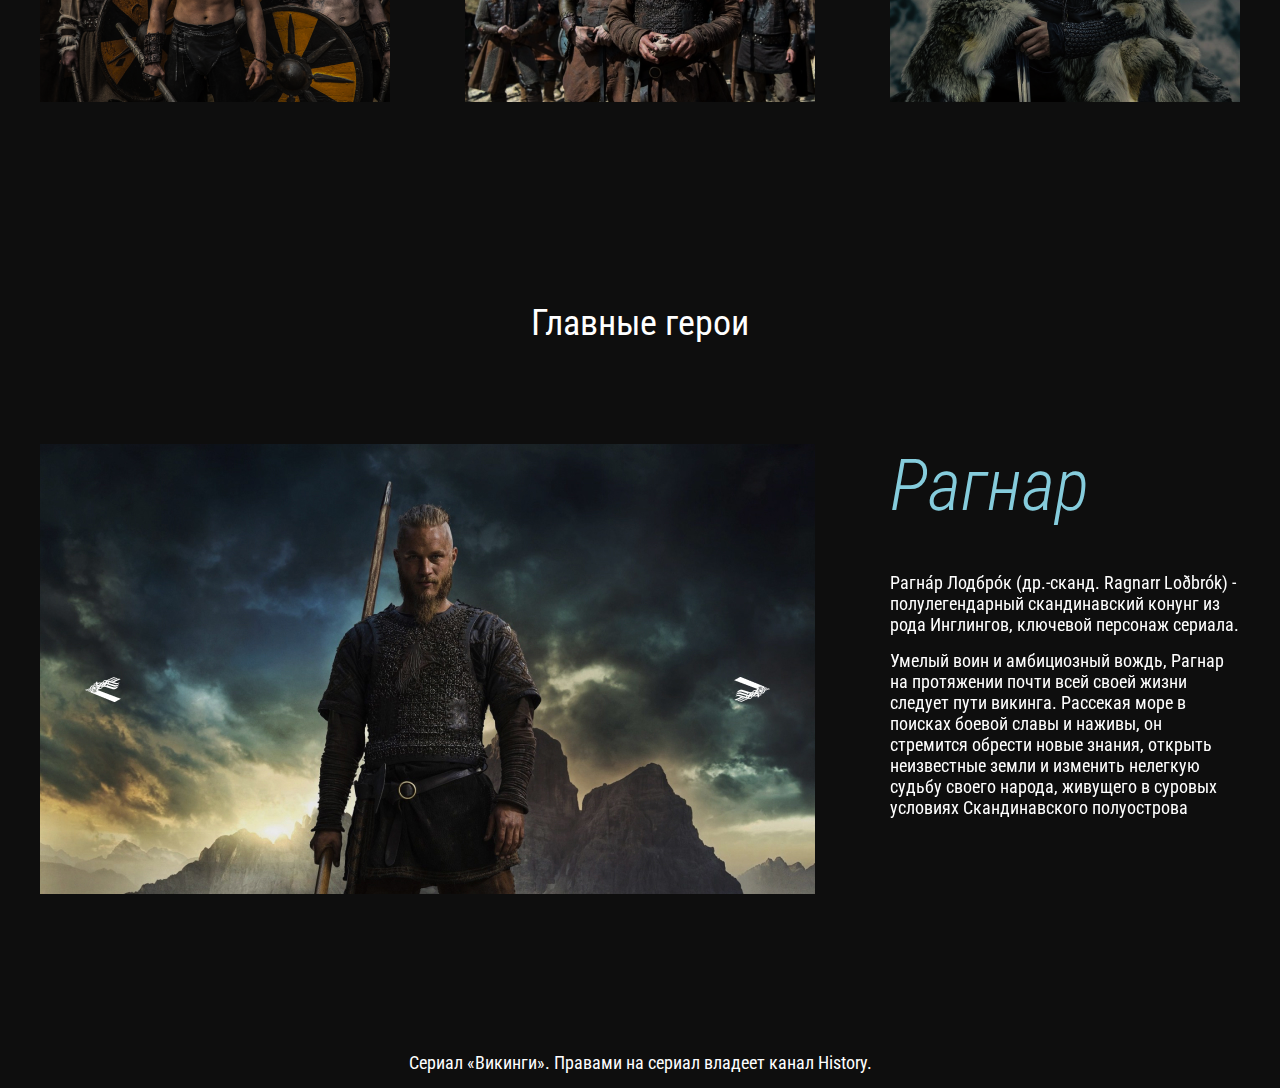
==== commit bdec59a6: "Fix page references" ====
--- a/index.html
+++ b/index.html
@@ -1,5 +1,5 @@
 <!DOCTYPE html>
-<html lang="en">
+<html lang="ru">
 <head>
     <meta charset="UTF-8">
     <meta name="viewport" content="width=device-width, initial-scale=1.0">
@@ -17,7 +17,7 @@
         <nav class="menu">
             <ul class="menu__list">
                 <li class="menu__list-item">
-                    <a class="menu__list-link" href="#">1 сезон</a>
+                    <a class="menu__list-link" href="season-1.html">1 сезон</a>
                 </li>
                 <li class="menu__list-item">
                     <a class="menu__list-link" href="#">2 сезон</a>
@@ -90,7 +90,7 @@
             <h3 class="title">Все сезоны</h3>
             <ol class="seasons__inner">
                 <li class="seasons__item" style="background-image: url('images/seasons-image-1.png');">
-                    <a class="seasons__link" href="#">Смотреть</a>
+                    <a class="seasons__link" href="season-1.html">Смотреть</a>
                 </li>
                 <li class="seasons__item" style="background-image: url('images/seasons-image-2.png');">
                     <a class="seasons__link" href="#">Смотреть</a>
--- a/css/style.css
+++ b/css/style.css
@@ -162,6 +162,7 @@
 .seasons .seasons__inner {
   display: -ms-grid;
   display: grid;
+  padding-top: 50px;
   -ms-grid-columns: 1fr 1fr 1fr;
       grid-template-columns: 1fr 1fr 1fr;
   grid-gap: 100px 75px;
@@ -279,4 +280,89 @@
   padding: 14px 0 15px;
   text-align: center;
 }
+
+/* start season 1 */
+.page-header {
+  background-image: url("../images/season-1-bg.jpg");
+  background-repeat: no-repeat;
+  background-position: center center;
+  background-size: cover;
+  height: 90vh;
+  position: relative;
+}
+
+.page-header .menu {
+  padding: 50px 0 58px;
+  background: -webkit-gradient(linear, left top, left bottom, from(#111213), color-stop(43.62%, #111213), color-stop(86.33%, rgba(32, 31, 33, 0)));
+  background: linear-gradient(180deg, #111213 0%, #111213 43.62%, rgba(32, 31, 33, 0) 86.33%);
+}
+
+.page-header .menu .page-logo {
+  position: absolute;
+  left: 0;
+}
+
+.page-header .menu .menu__list {
+  display: -webkit-box;
+  display: -ms-flexbox;
+  display: flex;
+  -webkit-box-pack: center;
+      -ms-flex-pack: center;
+          justify-content: center;
+}
+
+.page-header .menu .menu__list .menu__list-item {
+  padding: 0 13px;
+}
+
+.page-header .menu .menu__list .menu__list-item .menu__list-link {
+  font-size: 36px;
+  line-height: 42px;
+}
+
+.page-header .menu .menu__list .menu__list-item .menu__list-link--active {
+  color: #85ccdc;
+  text-decoration: underline;
+}
+
+.page-header .season-info {
+  position: absolute;
+  max-width: 1385px;
+  display: -webkit-box;
+  display: -ms-flexbox;
+  display: flex;
+  padding: 44px 47px 64px 35px;
+  background-color: #0e0e0e;
+  bottom: 0;
+  left: 0;
+  right: 0;
+  margin: 0 auto;
+}
+
+.page-header .season-info .season-info__num {
+  font-weight: bold;
+  font-size: 96px;
+  line-height: 56px;
+  text-align: center;
+  margin-right: 51px;
+}
+
+.page-header .season-info .season-info__num span {
+  display: block;
+  font-weight: bold;
+  font-size: 36px;
+  line-height: 42px;
+}
+
+.page-header .season-info .season-info__text p {
+  margin-bottom: 15px;
+}
+
+.menu__container {
+  max-width: 1385px;
+  margin: 0 auto;
+  position: relative;
+}
+
+/* end season 1 */
 /*# sourceMappingURL=style.css.map */